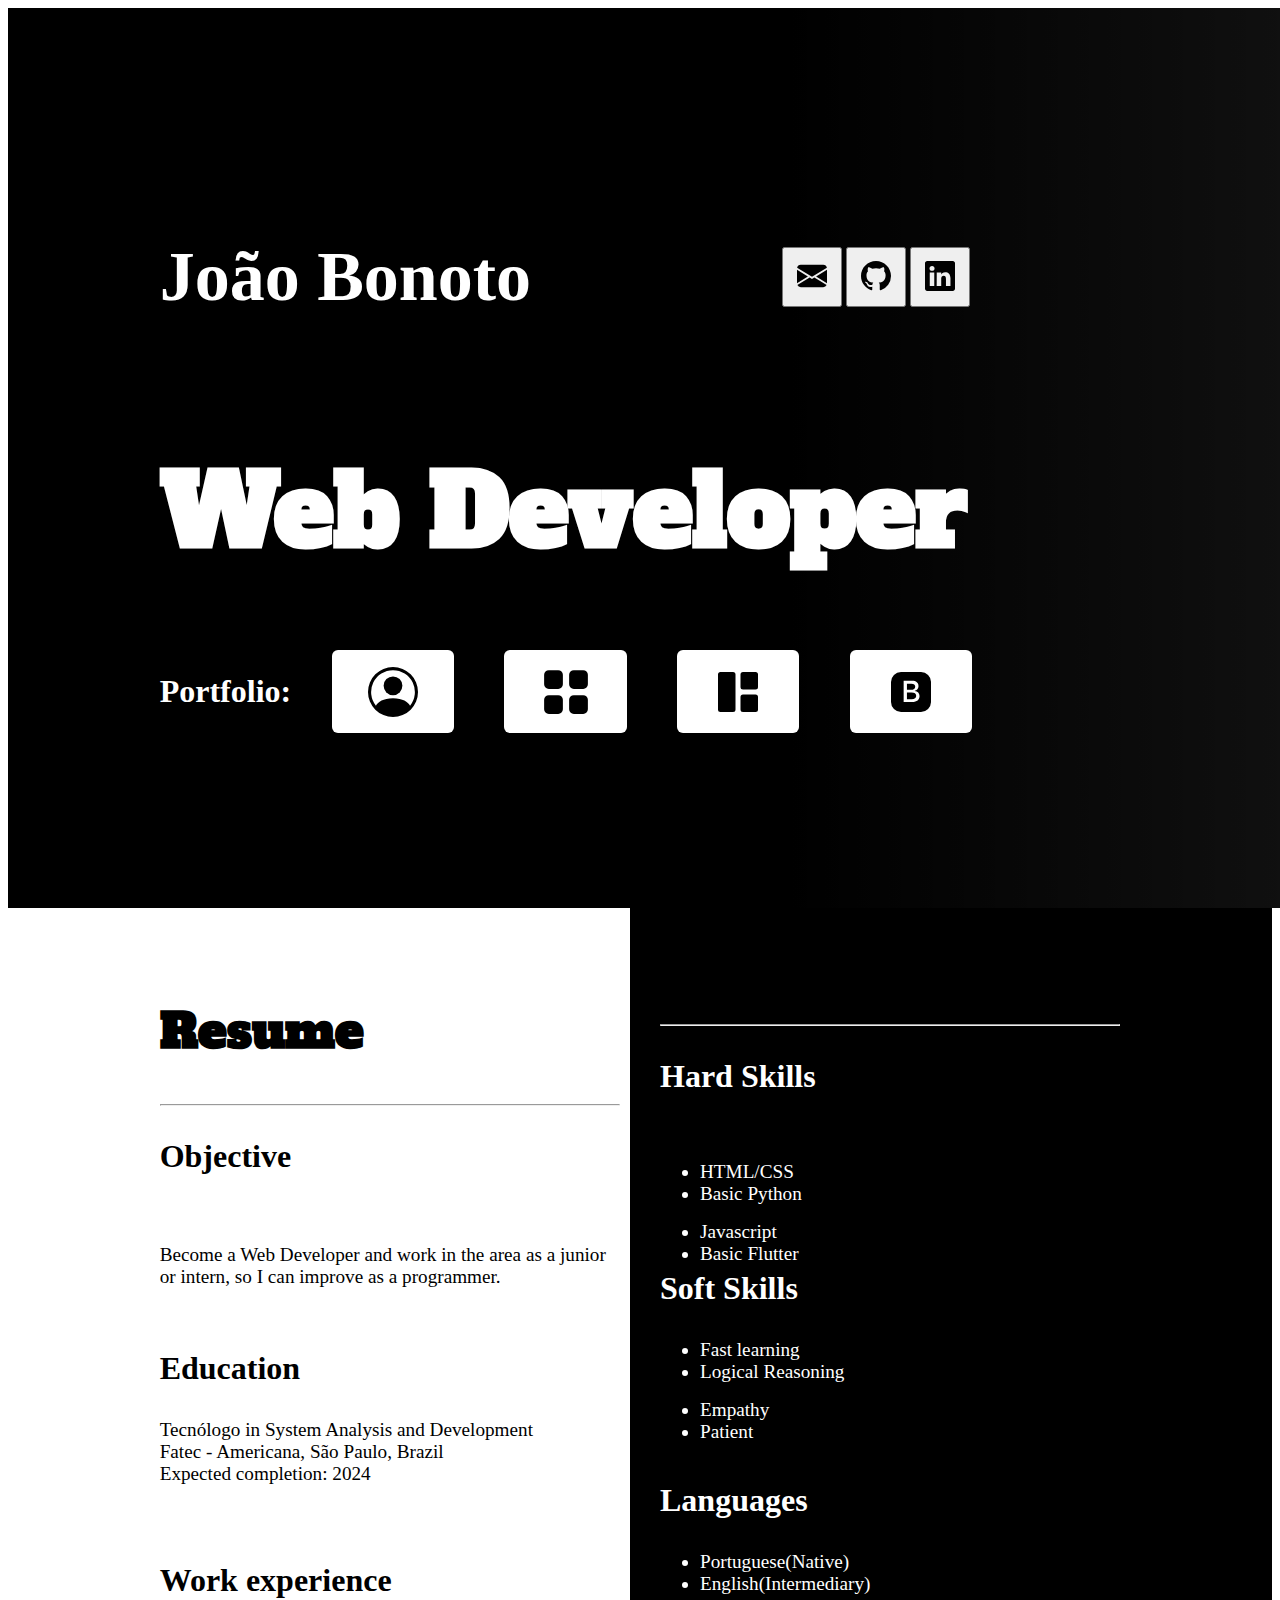
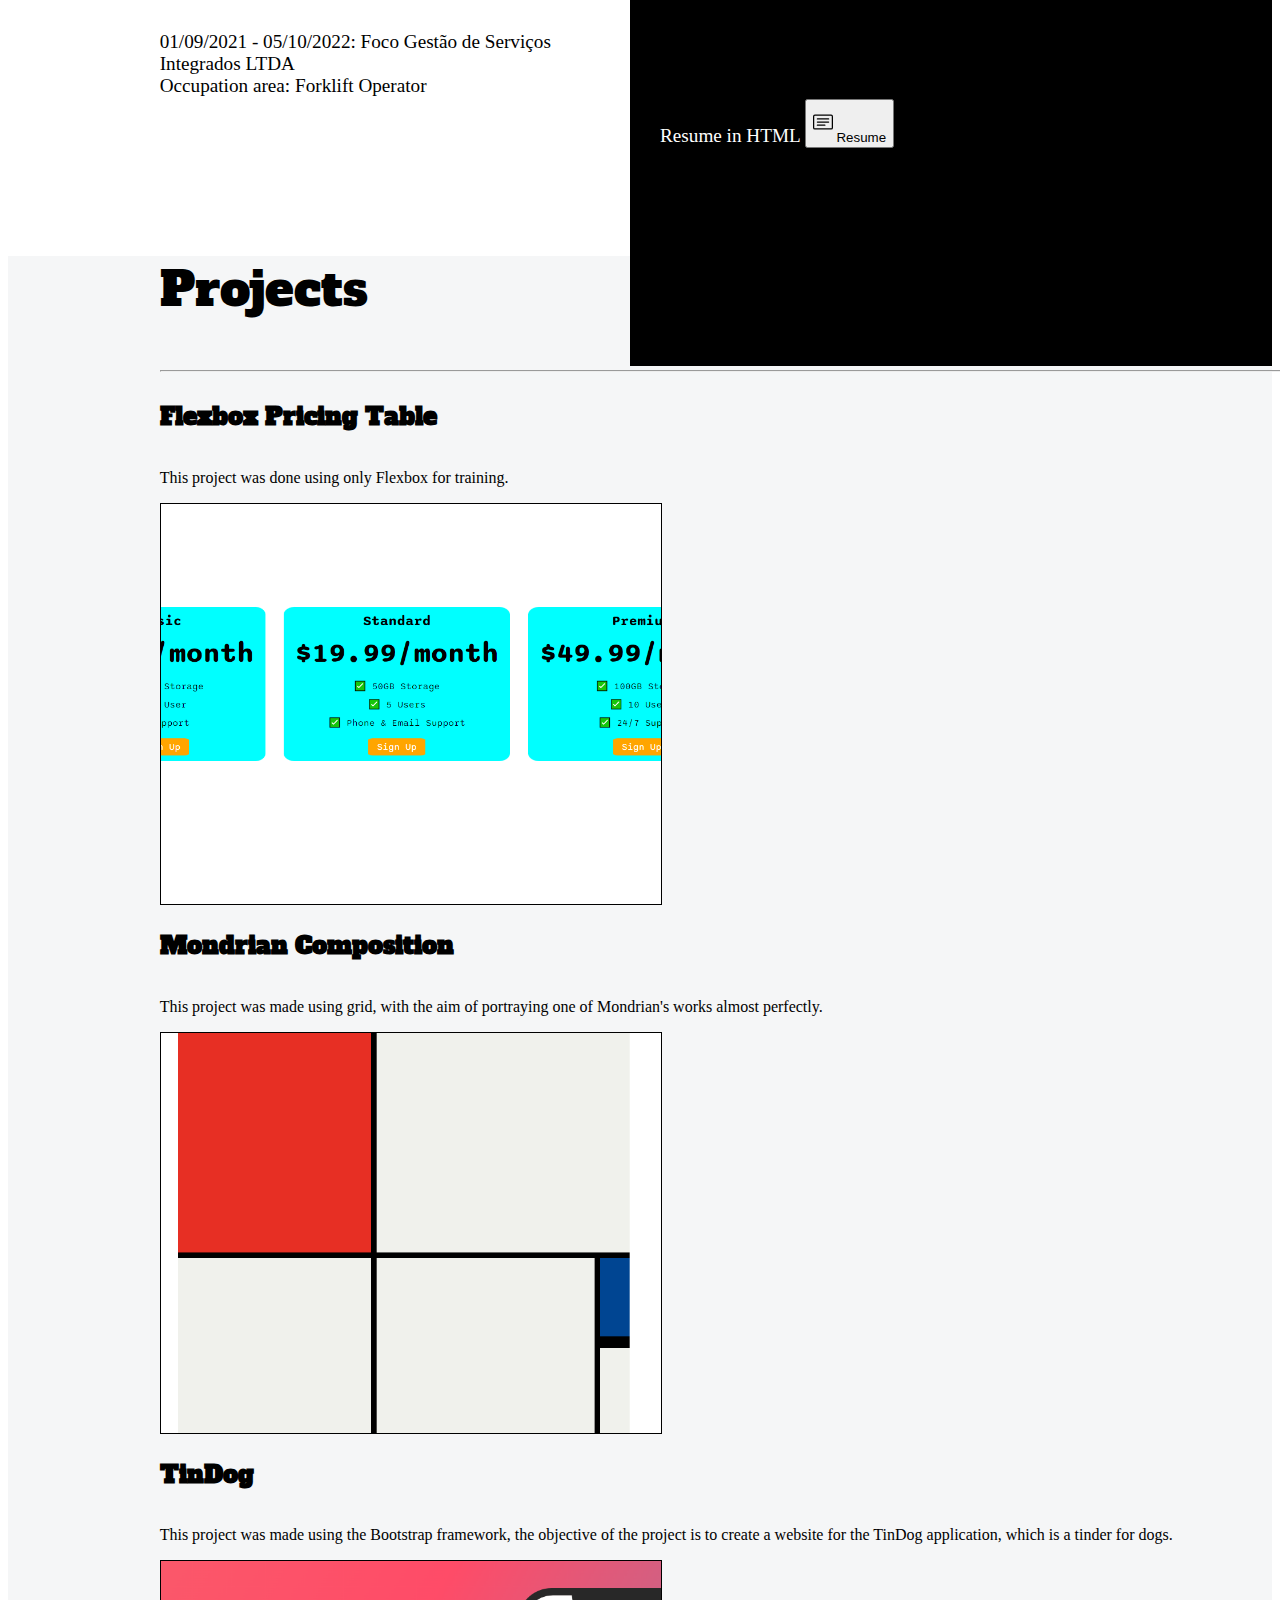
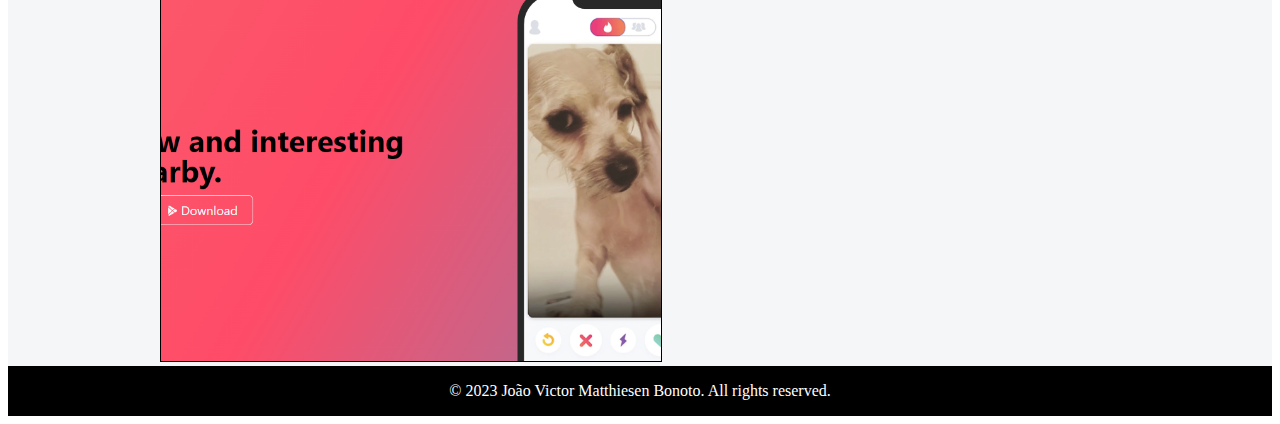
==== index.html @ d987602a "Add files via upload" ====
<!DOCTYPE html>
<html lang="en">
<head>
    <meta charset="UTF-8">
    <meta name="viewport" content="width=device-width, initial-scale=1.0">
    <title>Portfolio</title>

    <link href="https://cdn.jsdelivr.net/npm/bootstrap@5.3.2/dist/css/bootstrap.min.css" rel="stylesheet" integrity="sha384-T3c6CoIi6uLrA9TneNEoa7RxnatzjcDSCmG1MXxSR1GAsXEV/Dwwykc2MPK8M2HN" crossorigin="anonymous">
    <link rel="stylesheet" href="./style.css">
    <link rel="preconnect" href="https://fonts.googleapis.com">
    <link rel="preconnect" href="https://fonts.gstatic.com" crossorigin>
    <link href="https://fonts.googleapis.com/css2?family=Alfa+Slab+One&display=swap" rel="stylesheet">
</head>
<body>
    <section id="title" class="grad full-screen">
        <div class="container-title">
            <div class="div-title">
                <div class="me-header">
                    <h2><span>I’m </span>João Bonoto</h2>
                    <div class="socials-btn"> 
                        <a href="mailto:jvmb.bonoto@gmail.com">
                            <button type="button" class="btn btn-light">
                                <svg xmlns="http://www.w3.org/2000/svg" width="30" height="30" fill="currentColor" class="bi bi-envelope-fill" viewBox="0 0 16 16">
                                    <path d="M.05 3.555A2 2 0 0 1 2 2h12a2 2 0 0 1 1.95 1.555L8 8.414.05 3.555ZM0 4.697v7.104l5.803-3.558L0 4.697ZM6.761 8.83l-6.57 4.027A2 2 0 0 0 2 14h12a2 2 0 0 0 1.808-1.144l-6.57-4.027L8 9.586l-1.239-.757Zm3.436-.586L16 11.801V4.697l-5.803 3.546Z"/>
                                </svg>
                            </button> 
                        </a>
                        <a href="">
                            <button type="button" class="btn btn-light ms-4">
                                <svg xmlns="http://www.w3.org/2000/svg" width="30" height="30" fill="currentColor" class="bi bi-github" viewBox="0 0 16 16">
                                    <path d="M8 0C3.58 0 0 3.58 0 8c0 3.54 2.29 6.53 5.47 7.59.4.07.55-.17.55-.38 0-.19-.01-.82-.01-1.49-2.01.37-2.53-.49-2.69-.94-.09-.23-.48-.94-.82-1.13-.28-.15-.68-.52-.01-.53.63-.01 1.08.58 1.23.82.72 1.21 1.87.87 2.33.66.07-.52.28-.87.51-1.07-1.78-.2-3.64-.89-3.64-3.95 0-.87.31-1.59.82-2.15-.08-.2-.36-1.02.08-2.12 0 0 .67-.21 2.2.82.64-.18 1.32-.27 2-.27.68 0 1.36.09 2 .27 1.53-1.04 2.2-.82 2.2-.82.44 1.1.16 1.92.08 2.12.51.56.82 1.27.82 2.15 0 3.07-1.87 3.75-3.65 3.95.29.25.54.73.54 1.48 0 1.07-.01 1.93-.01 2.2 0 .21.15.46.55.38A8.012 8.012 0 0 0 16 8c0-4.42-3.58-8-8-8z"></path>
                                </svg>
                            </button>
                        </a>
                        <a href="">
                            <button type="button" class="btn btn-light ms-4">
                                <svg xmlns="http://www.w3.org/2000/svg" width="30" height="30" fill="currentColor" class="bi bi-linkedin" viewBox="0 0 16 16">
                                    <path d="M0 1.146C0 .513.526 0 1.175 0h13.65C15.474 0 16 .513 16 1.146v13.708c0 .633-.526 1.146-1.175 1.146H1.175C.526 16 0 15.487 0 14.854V1.146zm4.943 12.248V6.169H2.542v7.225h2.401zm-1.2-8.212c.837 0 1.358-.554 1.358-1.248-.015-.709-.52-1.248-1.342-1.248-.822 0-1.359.54-1.359 1.248 0 .694.521 1.248 1.327 1.248h.016zm4.908 8.212V9.359c0-.216.016-.432.08-.586.173-.431.568-.878 1.232-.878.869 0 1.216.662 1.216 1.634v3.865h2.401V9.25c0-2.22-1.184-3.252-2.764-3.252-1.274 0-1.845.7-2.165 1.193v.025h-.016a5.54 5.54 0 0 1 .016-.025V6.169h-2.4c.03.678 0 7.225 0 7.225h2.4z"></path>
                                </svg>
                            </button>
                        </a>
                          
                    </div>
                    
                </div>
                <div>
                    <h1>Web Developer</h1>
                </div>
            </div>
            <div class="header-project mt-5">
                <h2>Portfolio:</h2>
                <div class="btn-portfolio">
                    <a href="#resume">
                        <div class="box-header">
                            <svg xmlns="http://www.w3.org/2000/svg" width="50" height="50" fill="currentColor" class="bi bi-person-circle" viewBox="0 0 16 16">
                                <path d="M11 6a3 3 0 1 1-6 0 3 3 0 0 1 6 0z"/>
                                <path fill-rule="evenodd" d="M0 8a8 8 0 1 1 16 0A8 8 0 0 1 0 8zm8-7a7 7 0 0 0-5.468 11.37C3.242 11.226 4.805 10 8 10s4.757 1.225 5.468 2.37A7 7 0 0 0 8 1z"/>
                              </svg>
                            <h3>&nbsp Resume</h3>
                        </div>
                    </a>
                    <a href="#flex">
                        <div class="box-header">
                            <svg xmlns="http://www.w3.org/2000/svg" width="50" height="50" fill="currentColor" class="bi bi-grid-fill" viewBox="0 0 16 16">
                                <path d="M1 2.5A1.5 1.5 0 0 1 2.5 1h3A1.5 1.5 0 0 1 7 2.5v3A1.5 1.5 0 0 1 5.5 7h-3A1.5 1.5 0 0 1 1 5.5v-3zm8 0A1.5 1.5 0 0 1 10.5 1h3A1.5 1.5 0 0 1 15 2.5v3A1.5 1.5 0 0 1 13.5 7h-3A1.5 1.5 0 0 1 9 5.5v-3zm-8 8A1.5 1.5 0 0 1 2.5 9h3A1.5 1.5 0 0 1 7 10.5v3A1.5 1.5 0 0 1 5.5 15h-3A1.5 1.5 0 0 1 1 13.5v-3zm8 0A1.5 1.5 0 0 1 10.5 9h3a1.5 1.5 0 0 1 1.5 1.5v3a1.5 1.5 0 0 1-1.5 1.5h-3A1.5 1.5 0 0 1 9 13.5v-3z"/>
                              </svg>
                            <h3>&nbsp Flex</h3>
                        </div>
                    </a>
                    <a href="#grid"> 
                        <div class="box-header">
                            <svg xmlns="http://www.w3.org/2000/svg" width="40" height="40" fill="currentColor" class="bi bi-grid-1x2-fill" viewBox="0 0 16 16">
                                <path d="M0 1a1 1 0 0 1 1-1h5a1 1 0 0 1 1 1v14a1 1 0 0 1-1 1H1a1 1 0 0 1-1-1V1zm9 0a1 1 0 0 1 1-1h5a1 1 0 0 1 1 1v5a1 1 0 0 1-1 1h-5a1 1 0 0 1-1-1V1zm0 9a1 1 0 0 1 1-1h5a1 1 0 0 1 1 1v5a1 1 0 0 1-1 1h-5a1 1 0 0 1-1-1v-5z"/>
                            </svg>
                            <h3>&nbsp Grid</h3>
                        </div>
                    </a>
                    <a href="#bootstrap">
                        <div class="box-header">
                            <svg xmlns="http://www.w3.org/2000/svg" width="40" height="40" fill="currentColor" class="bi bi-bootstrap-fill" viewBox="0 0 16 16">
                                <path d="M6.375 7.125V4.658h1.78c.973 0 1.542.457 1.542 1.237 0 .802-.604 1.23-1.764 1.23H6.375zm0 3.762h1.898c1.184 0 1.81-.48 1.81-1.377 0-.885-.65-1.348-1.886-1.348H6.375v2.725z"/>
                                <path d="M4.002 0a4 4 0 0 0-4 4v8a4 4 0 0 0 4 4h8a4 4 0 0 0 4-4V4a4 4 0 0 0-4-4h-8zm1.06 12V3.545h3.399c1.587 0 2.543.809 2.543 2.11 0 .884-.65 1.675-1.483 1.816v.1c1.143.117 1.904.931 1.904 2.033 0 1.488-1.084 2.396-2.888 2.396H5.062z"/>
                              </svg>
                            <h3>&nbsp Bootstrap</h3>
                        </div>
                    </a>

                </div>
                

            </div>
        </div>
    </section>
    <section id="resume" class="full-screen">
        <div class="resume-left full-screen">
            <h2 class="titles">Resume</h2>
            <hr>          
            <div class="row row-resume">
                <h3>Objective</h3>
                <br>
                <p>Become a Web Developer and work in the area as a junior or intern, so I can improve as a programmer.</p>
                <br>
            </div>
            
            <div class="row row-resume">
                <h3>Education</h3>
                <p>Tecnólogo in System Analysis and Development <br>
                    Fatec - Americana, São Paulo, Brazil <br>
                    Expected completion: 2024</p>
            </div>

            <div class="row row-resume">
                <h3>Work experience</h3>
                <p>01/09/2021 - 05/10/2022: Foco Gestão de Serviços Integrados LTDA <br>
                    Occupation area: Forklift Operator <br>
            </div>
            
            
        </div>
        <div class="resume-right full-screen">
            <hr class="hr-in-mobile">
            <div class="row row-resume">
                <h3>Hard Skills</h3>
                <br>
                <div class="col">
                    <ul>
                        <li>HTML/CSS</li>
                        <li>Basic Python</li>
                    </ul>
                </div>
                <div class="col">
                    <ul>
                        <li>Javascript</li>
                        <li>Basic Flutter</li>
                    </ul>
                </div>
            </div>

            <div class="row row-resume">
                <h3>Soft Skills</h3>
                <div class="col">
                    <ul>
                        <li>Fast learning</li>
                        <li>Logical Reasoning</li>
                    </ul>
                </div>
                <div class="col">
                    <ul>
                        <li>Empathy</li>
                        <li>Patient</li>
                    </ul>
                </div>
            </div>
            <div class="row row-resume language">
                <h3>Languages</h3>
                <div class="col">
                    <ul>
                        <li>Portuguese(Native)</li>
                        <li>English(Intermediary)</li>
                    </ul>
                </div>
            </div>
            <br>
            <p>Resume in HTML 
                <a href="https://mbonoto.github.io/Resume/" target="_blank">
                    <button type="button" class="btn btn-outline-light btn-computer">
                        <svg xmlns="http://www.w3.org/2000/svg" width="20" height="40" fill="currentColor" class="bi bi-card-text" viewBox="0 0 16 16">
                            <path d="M14.5 3a.5.5 0 0 1 .5.5v9a.5.5 0 0 1-.5.5h-13a.5.5 0 0 1-.5-.5v-9a.5.5 0 0 1 .5-.5h13zm-13-1A1.5 1.5 0 0 0 0 3.5v9A1.5 1.5 0 0 0 1.5 14h13a1.5 1.5 0 0 0 1.5-1.5v-9A1.5 1.5 0 0 0 14.5 2h-13z"/>
                            <path d="M3 5.5a.5.5 0 0 1 .5-.5h9a.5.5 0 0 1 0 1h-9a.5.5 0 0 1-.5-.5zM3 8a.5.5 0 0 1 .5-.5h9a.5.5 0 0 1 0 1h-9A.5.5 0 0 1 3 8zm0 2.5a.5.5 0 0 1 .5-.5h6a.5.5 0 0 1 0 1h-6a.5.5 0 0 1-.5-.5z"/>
                        </svg> Resume
                    </button>
                </a>
                <a href="https://mbonoto.github.io/Resume/" target="_blank">
                    <button type="button" class="btn btn-dark btn-mobile">
                        <svg xmlns="http://www.w3.org/2000/svg" width="20" height="40" fill="currentColor" class="bi bi-card-text" viewBox="0 0 16 16">
                            <path d="M14.5 3a.5.5 0 0 1 .5.5v9a.5.5 0 0 1-.5.5h-13a.5.5 0 0 1-.5-.5v-9a.5.5 0 0 1 .5-.5h13zm-13-1A1.5 1.5 0 0 0 0 3.5v9A1.5 1.5 0 0 0 1.5 14h13a1.5 1.5 0 0 0 1.5-1.5v-9A1.5 1.5 0 0 0 14.5 2h-13z"/>
                            <path d="M3 5.5a.5.5 0 0 1 .5-.5h9a.5.5 0 0 1 0 1h-9a.5.5 0 0 1-.5-.5zM3 8a.5.5 0 0 1 .5-.5h9a.5.5 0 0 1 0 1h-9A.5.5 0 0 1 3 8zm0 2.5a.5.5 0 0 1 .5-.5h6a.5.5 0 0 1 0 1h-6a.5.5 0 0 1-.5-.5z"/>
                        </svg> Resume
                    </button>
                </a>
            </p>
            
        </div>
    </section>

    <section id="projects" class="py-5">
        <div class="row featurette">
            <p class="titles">Projects</p>
            <hr class="featurette-divider">
        </div>
        <div id="flex" class="row featurette">
            <div class="col-md-7 text-project">
                <a href="./public/pricing_table.html" target="_blank"><h2 class="featurette-heading fw-normal lh-1">Flexbox Pricing Table</h2></a>
              <p class="lead">This project was done using only Flexbox for training.</p>
            </div>
            <div class="col-md-5">
                <a a href="./public/pricing_table.html" target="_blank"><img class="img-project img-fluid" src="./assets/images/preview-price-table.png" alt="preview of project Flexbox Pricing Table"></a> 
          </div>
          <div id="grid" class="row mt-5">
            <div class="col-md-7 order-md-2 text-project">
                <a href="./public/mondrian.html" target="_blank"><h2 class="featurette-heading fw-normal lh-1">Mondrian Composition</h2></a>
                <p class="lead">This project was made using grid, with the aim of portraying one of Mondrian's works almost perfectly.</p>
            </div>
            <div class="col-md-5 order-md-1">
                <a href="./public/mondrian.html" target="_blank"><img class="img-project img-fluid" src="./assets/images/preview-mondrian.png" alt="preview of project Mondrian Composition"></a>
            </div>
          </div>
          <div id="bootstrap" class="row mt-5">
            <div class="col-md-7 text-project">
              <a href="https://mbonoto.github.io/TinDogProject/" target="_blank"><h2 class="featurette-heading fw-normal lh-1">TinDog</h2></a>
              <p class="lead">This project was made using the Bootstrap framework, the objective of the project is to create a website for the TinDog application, which is a tinder for dogs.</p>
            </div>
            <div class="col-md-5">
                <a href="https://mbonoto.github.io/TinDogProject/" target="_blank"><img class="img-project img-fluid" src="./assets/images/preview-tindog.png" alt="preview of project TinDog"></a>
          </div>

    </section>

    <section id="footer">
        <footer>
            © 2023 João Victor Matthiesen Bonoto. All rights reserved.
        </footer>



    </section>

    <script src="https://cdn.jsdelivr.net/npm/bootstrap@5.3.2/dist/js/bootstrap.bundle.min.js" integrity="sha384-C6RzsynM9kWDrMNeT87bh95OGNyZPhcTNXj1NW7RuBCsyN/o0jlpcV8Qyq46cDfL" crossorigin="anonymous"></script>

</body>
</html>
---- style.css ----
.grad {
    background-image: linear-gradient(to left, rgba(0, 0, 0, 0.9), black, black);
  }

.full-screen {
    height: 100vh;
    width: 100%;
}

#title {
    padding-left: 12%;
    padding-right: 12%;
    display: flex;
    align-items: center;
}

.container-title {
    width: 1166px;
}

.header-project {
    display: flex;
    width: 100%;
    justify-content: space-between;
    align-items: center;
    color: white;
}

.btn-portfolio {
    display: flex;
    width: 100%;
    justify-content: space-between;
    align-items: center;
    padding-left: 5%;
}

.me-header {
    display: flex;
    align-items: center;
    justify-content: space-between;
}

.me-header .btn {
    height: 60px;
    width: 60px;
}

.btn-mobile {
    display: none;
}

.div-title h2 {
    font-size: 80px;
    color: white;
}

h1 {
    font-family: 'Alfa Slab One', cursive;
    font-size: 144px;
    color: white;
}

.box-header {
    display: flex;
    align-items: center;
    justify-content: center;
    font-size: 30px;
    padding: 1%;
    height: 80px;
    width: 180px;
    border-radius: 0.375rem;
    background-color: white;
}


.header-project h2 {
    font-size: 2rem;
}

.header-project h3 {
    font-size: 1.5rem;
    color: black;
    font-weight: bold;
}

a {
    text-decoration: none;
    color: black;
}

#resume {
    display: flex;
}

.resume-left {
    padding: 50px 10px 50px 12%;
}

.titles {
    font-family: 'Alfa Slab One', cursive;
    font-size: 3rem;
}

.row-resume {
    height: 180px;
}

#resume h3 {
    font-size: 2rem;
}

#resume h4 {
    font-size: 1.5rem;
}

#resume p {
    font-size: 1.5rem;
}

#resume li {
    font-size: 1.5rem;
}

.resume-right {
    padding: 108px 12% 50px 30px;
    background-color: black;
    color: white;
}

#projects {
    background-color: #F5F6F7;

}


.featurette {
    width: 100%;
    padding: 0px 12%;
}

.featurette .text-project {
    display: flex;
    flex-direction: column;
    justify-content: center;

}


.img-project {
    width: 500px;
    height: 400px;
    object-fit: cover;
    border: black solid 1px;
}

.featurette h2 {
    font-family: 'Alfa Slab One', cursive;
}

#footer {
    display: flex;
    justify-content: center;
    align-items: center;
    background-color: black;
    height: 50px;
    width: 100%;
}

footer {
    color: white;
}

@media (max-width: 1550px) {

        
    .container-title {
        width: 975px;
    }
    
    h1 {
        font-size: 120px;
    }

    .div-title h2 {
        font-size: 70px;
        color: white;
    }
    
}

@media (max-width: 1280px) {
    
    .container-title {
        width: 810px;
    }

    span {
        display: none;
    }
    
    h1 {
        font-size: 100px;
    }

    #title .mt-5 {
        margin-top: 0;
    }

    .box-header {
        width: 120px;
    }
 
    .header-project h3 {
        display: none;
    }

    
    

    #resume p {
        font-size: 1.2rem;
    }

    #resume li {
        font-size: 1.2rem;
    }
    
    
}


@media (max-width: 1080px) {

    .container-title {
        width: 100%;
    }

    #title h2 {
        font-size: 50px;
        color: white;
    }
    
    h1 {
        font-size: 100px;
    }

    .box-header {
        margin-top: 20px;
        width: 100px;
    }

    .header-project {
        align-items: normal;
        flex-direction: column;
        height: 100%;
    }

    .btn-portfolio {
        padding: 0;
        align-items: end;
    }

    .row-resume {
        height: 200px;
    }


    .language {
        height: 150px;
    }

    .img-project {
        object-fit: fill;
    }

}

@media  (max-width: 850px) {

    #resume {
        display: block;
        height: auto;
        padding-top: 10%;
    }

    .resume-left {
        padding: 0 12%;
        height: auto;
    }
        
    .resume-right {
        padding: 0 12% 5% 12%;
        background-color: white;
        color: black;
        height: auto;
    }

    .hr-in-mobile{
        display: none;
    }

    #resume p {
        font-size: 1.5rem;
    }

    #resume li {
        font-size: 1.5rem;
    }

    .btn-computer {
        display: none;
    }

    .btn-mobile {
        display: inline;
    }
}
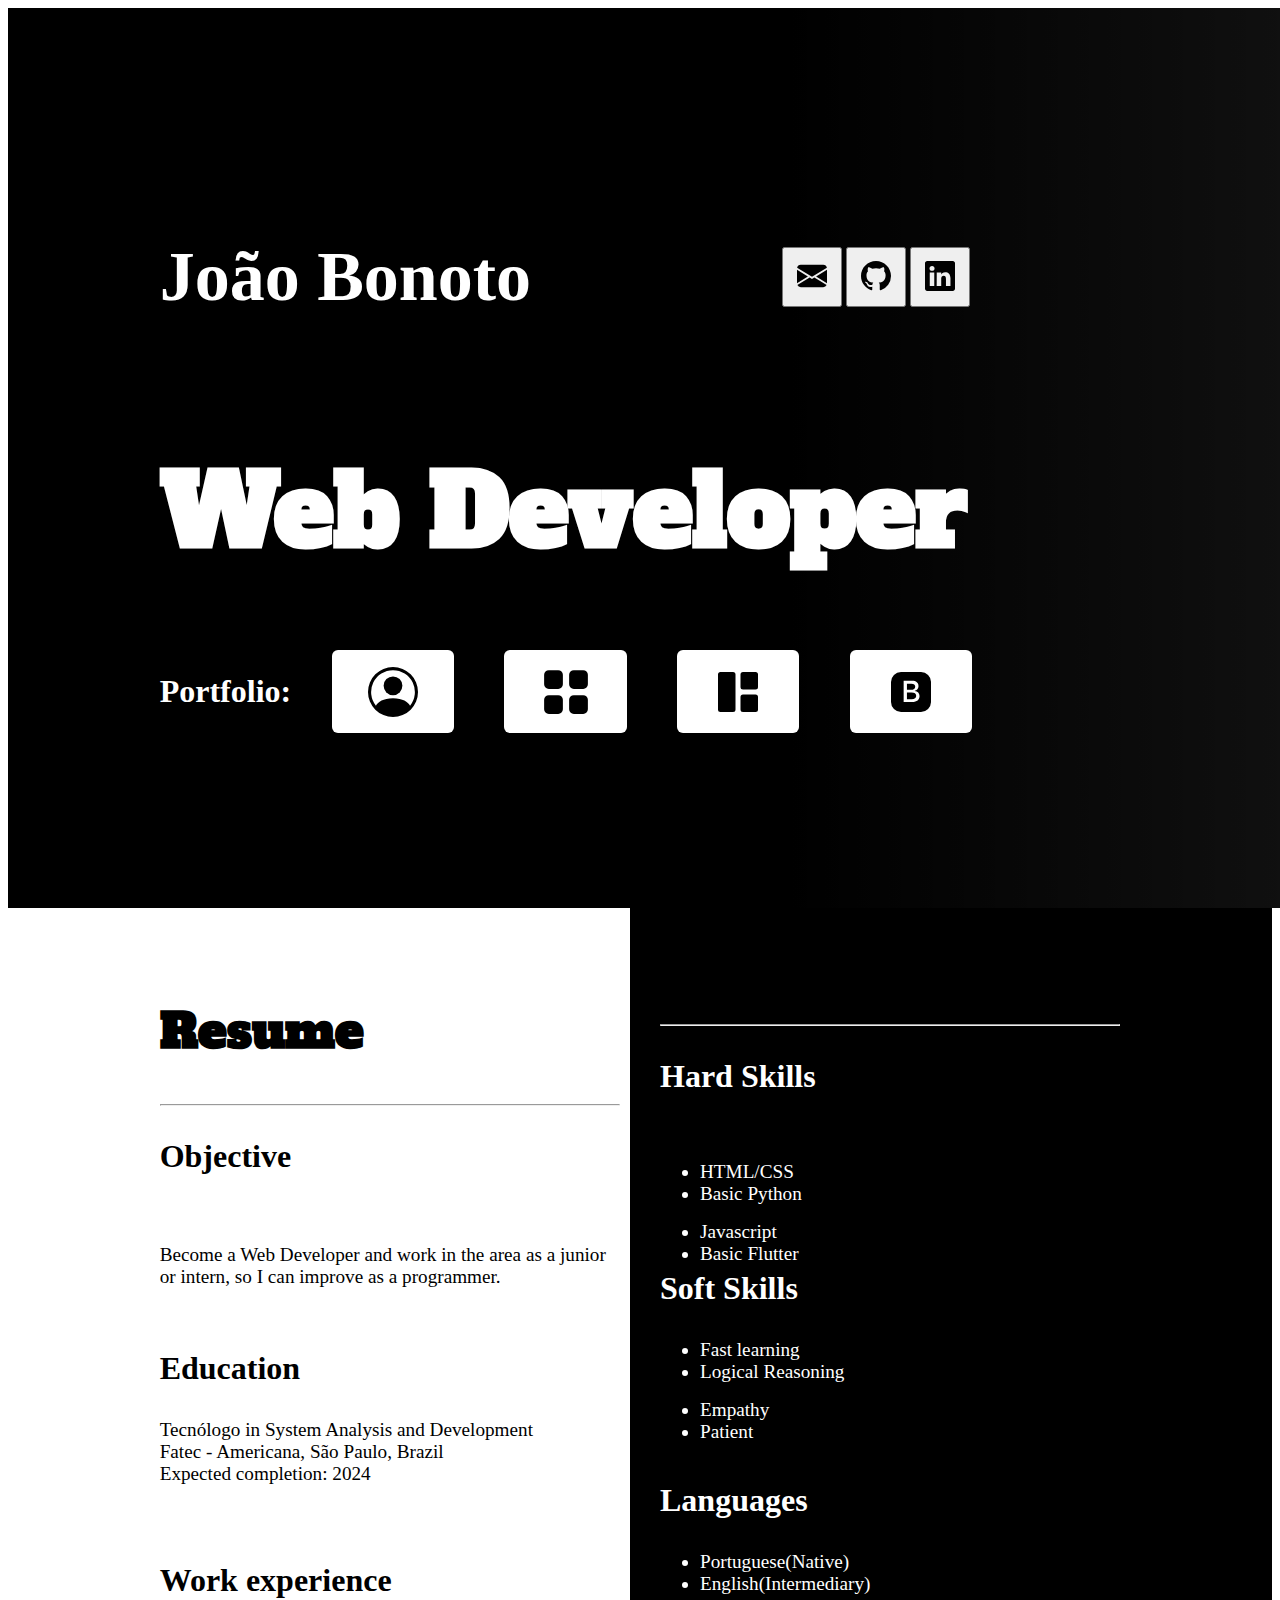
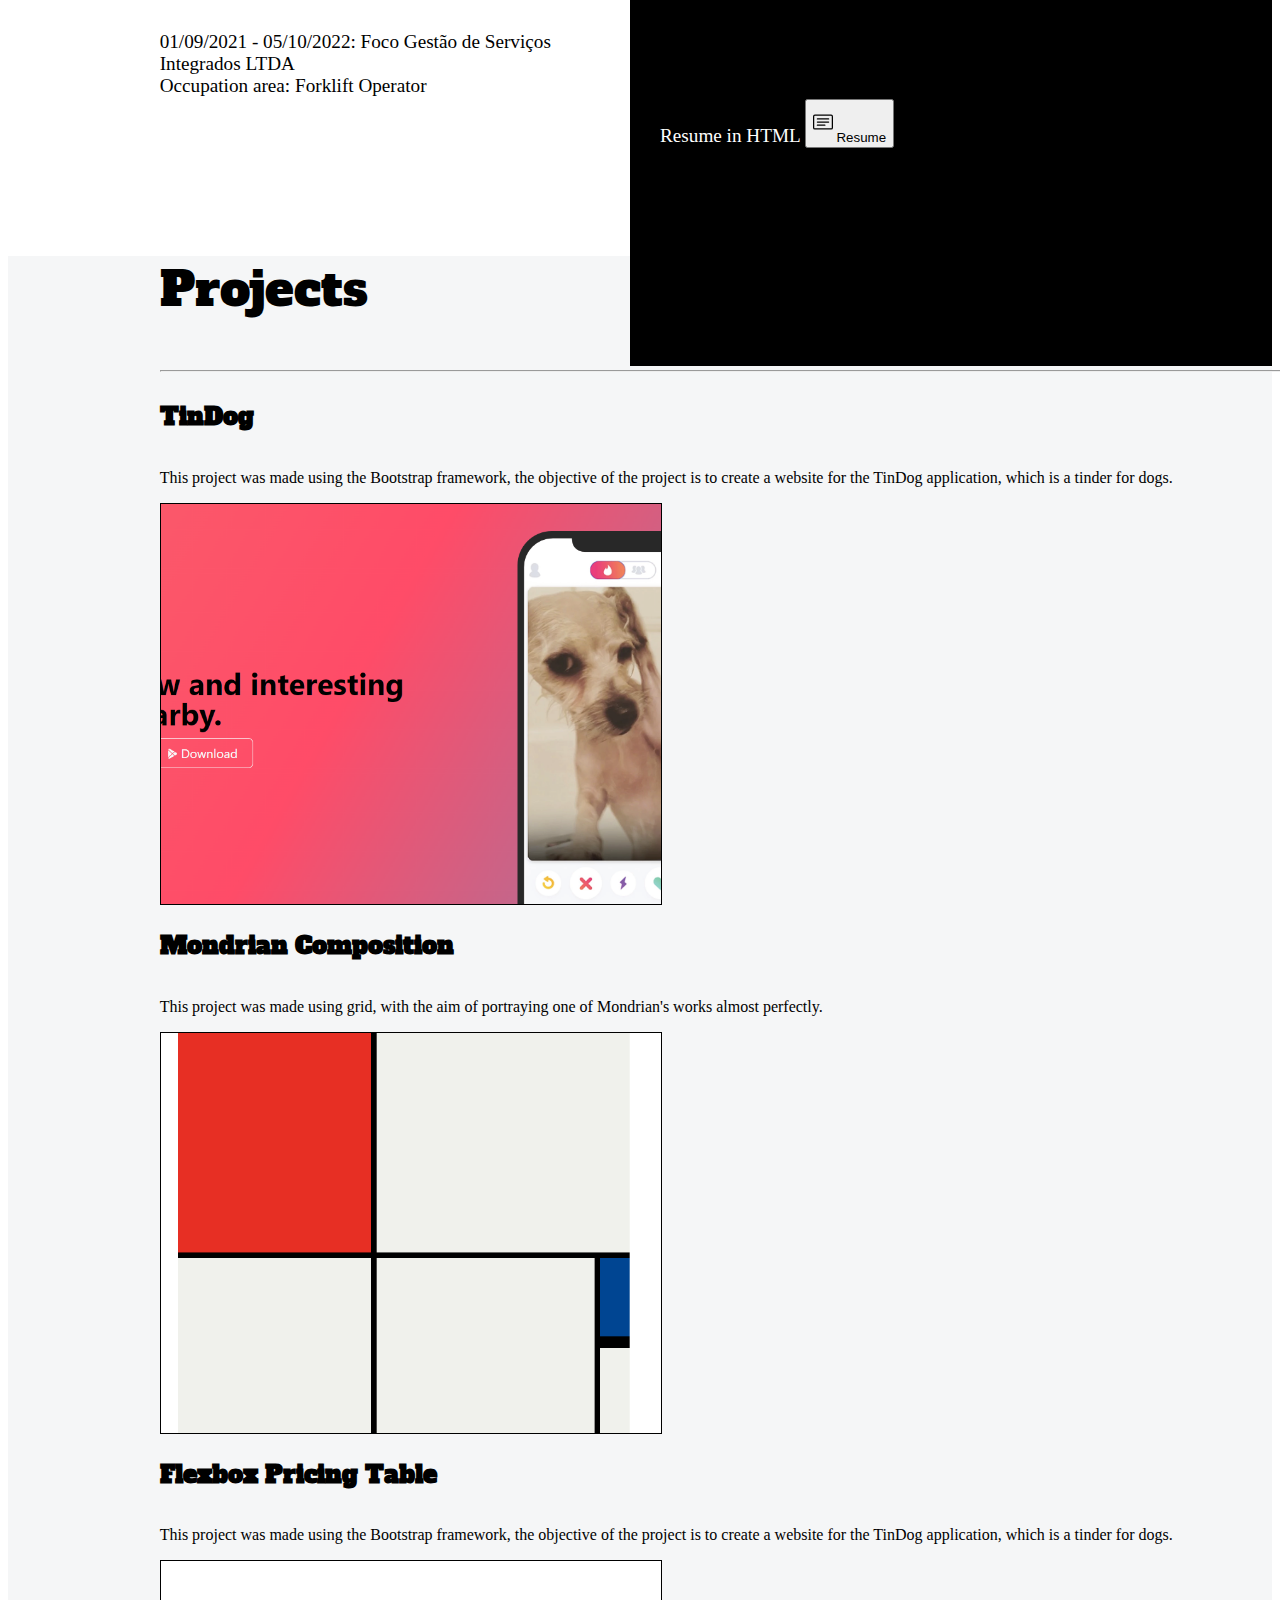
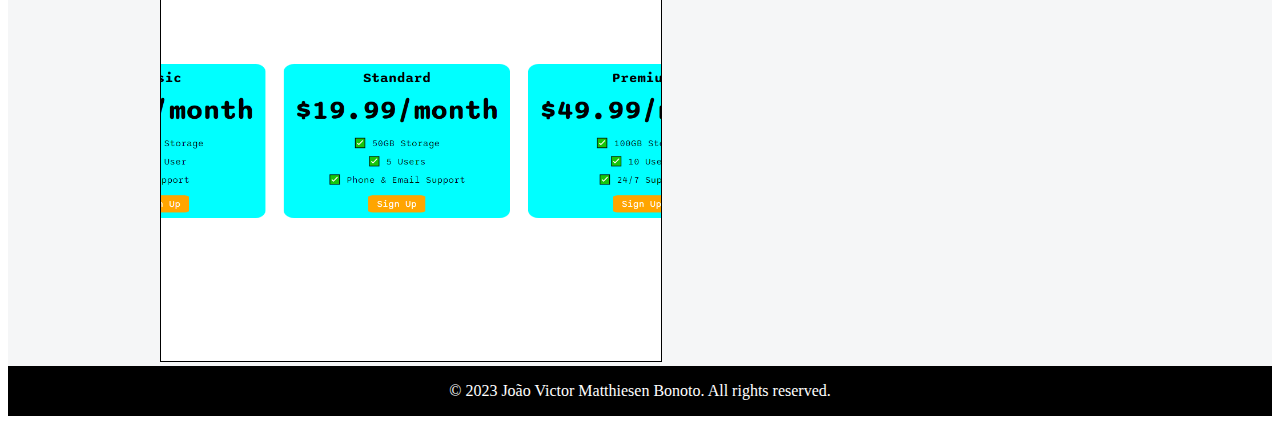
==== commit 716ab6b0: "Add files via upload" ====
--- a/index.html
+++ b/index.html
@@ -20,21 +20,21 @@
                     <div class="socials-btn"> 
                         <a href="mailto:jvmb.bonoto@gmail.com">
                             <button type="button" class="btn btn-light">
-                                <svg xmlns="http://www.w3.org/2000/svg" width="30" height="30" fill="currentColor" class="bi bi-envelope-fill" viewBox="0 0 16 16">
+                                <svg xmlns="http://www.w3.org/2000/svg" width="30" height="30" fill="currentColor" class="bi bi-envelope-fill icon-socials" viewBox="0 0 16 16">
                                     <path d="M.05 3.555A2 2 0 0 1 2 2h12a2 2 0 0 1 1.95 1.555L8 8.414.05 3.555ZM0 4.697v7.104l5.803-3.558L0 4.697ZM6.761 8.83l-6.57 4.027A2 2 0 0 0 2 14h12a2 2 0 0 0 1.808-1.144l-6.57-4.027L8 9.586l-1.239-.757Zm3.436-.586L16 11.801V4.697l-5.803 3.546Z"/>
                                 </svg>
                             </button> 
                         </a>
-                        <a href="">
+                        <a href="https://github.com/MBonoto" target="_blank">
                             <button type="button" class="btn btn-light ms-4">
-                                <svg xmlns="http://www.w3.org/2000/svg" width="30" height="30" fill="currentColor" class="bi bi-github" viewBox="0 0 16 16">
+                                <svg xmlns="http://www.w3.org/2000/svg" width="30" height="30" fill="currentColor" class="bi bi-github icon-socials" viewBox="0 0 16 16">
                                     <path d="M8 0C3.58 0 0 3.58 0 8c0 3.54 2.29 6.53 5.47 7.59.4.07.55-.17.55-.38 0-.19-.01-.82-.01-1.49-2.01.37-2.53-.49-2.69-.94-.09-.23-.48-.94-.82-1.13-.28-.15-.68-.52-.01-.53.63-.01 1.08.58 1.23.82.72 1.21 1.87.87 2.33.66.07-.52.28-.87.51-1.07-1.78-.2-3.64-.89-3.64-3.95 0-.87.31-1.59.82-2.15-.08-.2-.36-1.02.08-2.12 0 0 .67-.21 2.2.82.64-.18 1.32-.27 2-.27.68 0 1.36.09 2 .27 1.53-1.04 2.2-.82 2.2-.82.44 1.1.16 1.92.08 2.12.51.56.82 1.27.82 2.15 0 3.07-1.87 3.75-3.65 3.95.29.25.54.73.54 1.48 0 1.07-.01 1.93-.01 2.2 0 .21.15.46.55.38A8.012 8.012 0 0 0 16 8c0-4.42-3.58-8-8-8z"></path>
                                 </svg>
                             </button>
                         </a>
-                        <a href="">
+                        <a href="https://www.linkedin.com/in/jo%C3%A3o-victor-matthiesen-bonoto-275a28188/" target="_blank">
                             <button type="button" class="btn btn-light ms-4">
-                                <svg xmlns="http://www.w3.org/2000/svg" width="30" height="30" fill="currentColor" class="bi bi-linkedin" viewBox="0 0 16 16">
+                                <svg xmlns="http://www.w3.org/2000/svg" width="30" height="30" fill="currentColor" class="bi bi-linkedin icon-socials" viewBox="0 0 16 16">
                                     <path d="M0 1.146C0 .513.526 0 1.175 0h13.65C15.474 0 16 .513 16 1.146v13.708c0 .633-.526 1.146-1.175 1.146H1.175C.526 16 0 15.487 0 14.854V1.146zm4.943 12.248V6.169H2.542v7.225h2.401zm-1.2-8.212c.837 0 1.358-.554 1.358-1.248-.015-.709-.52-1.248-1.342-1.248-.822 0-1.359.54-1.359 1.248 0 .694.521 1.248 1.327 1.248h.016zm4.908 8.212V9.359c0-.216.016-.432.08-.586.173-.431.568-.878 1.232-.878.869 0 1.216.662 1.216 1.634v3.865h2.401V9.25c0-2.22-1.184-3.252-2.764-3.252-1.274 0-1.845.7-2.165 1.193v.025h-.016a5.54 5.54 0 0 1 .016-.025V6.169h-2.4c.03.678 0 7.225 0 7.225h2.4z"></path>
                                 </svg>
                             </button>
@@ -50,32 +50,32 @@
             <div class="header-project mt-5">
                 <h2>Portfolio:</h2>
                 <div class="btn-portfolio">
-                    <a href="#resume">
-                        <div class="box-header">
-                            <svg xmlns="http://www.w3.org/2000/svg" width="50" height="50" fill="currentColor" class="bi bi-person-circle" viewBox="0 0 16 16">
+                    <a href="#resume" class="container-icon-title">
+                        <div class="box-header">
+                            <svg xmlns="http://www.w3.org/2000/svg" width="50" height="50" fill="currentColor" class="bi bi-person-circle icon-portifolio" viewBox="0 0 16 16">
                                 <path d="M11 6a3 3 0 1 1-6 0 3 3 0 0 1 6 0z"/>
                                 <path fill-rule="evenodd" d="M0 8a8 8 0 1 1 16 0A8 8 0 0 1 0 8zm8-7a7 7 0 0 0-5.468 11.37C3.242 11.226 4.805 10 8 10s4.757 1.225 5.468 2.37A7 7 0 0 0 8 1z"/>
                               </svg>
                             <h3>&nbsp Resume</h3>
                         </div>
                     </a>
-                    <a href="#flex">
-                        <div class="box-header">
-                            <svg xmlns="http://www.w3.org/2000/svg" width="50" height="50" fill="currentColor" class="bi bi-grid-fill" viewBox="0 0 16 16">
+                    <a href="#flex" class="container-icon-title">
+                        <div class="box-header">
+                            <svg xmlns="http://www.w3.org/2000/svg" width="50" height="50" fill="currentColor" class="bi bi-grid-fill icon-portifolio" viewBox="0 0 16 16">
                                 <path d="M1 2.5A1.5 1.5 0 0 1 2.5 1h3A1.5 1.5 0 0 1 7 2.5v3A1.5 1.5 0 0 1 5.5 7h-3A1.5 1.5 0 0 1 1 5.5v-3zm8 0A1.5 1.5 0 0 1 10.5 1h3A1.5 1.5 0 0 1 15 2.5v3A1.5 1.5 0 0 1 13.5 7h-3A1.5 1.5 0 0 1 9 5.5v-3zm-8 8A1.5 1.5 0 0 1 2.5 9h3A1.5 1.5 0 0 1 7 10.5v3A1.5 1.5 0 0 1 5.5 15h-3A1.5 1.5 0 0 1 1 13.5v-3zm8 0A1.5 1.5 0 0 1 10.5 9h3a1.5 1.5 0 0 1 1.5 1.5v3a1.5 1.5 0 0 1-1.5 1.5h-3A1.5 1.5 0 0 1 9 13.5v-3z"/>
                               </svg>
                             <h3>&nbsp Flex</h3>
                         </div>
                     </a>
-                    <a href="#grid"> 
-                        <div class="box-header">
-                            <svg xmlns="http://www.w3.org/2000/svg" width="40" height="40" fill="currentColor" class="bi bi-grid-1x2-fill" viewBox="0 0 16 16">
+                    <a href="#grid" class="container-icon-title"> 
+                        <div class="box-header">
+                            <svg xmlns="http://www.w3.org/2000/svg" width="40" height="40" fill="currentColor" class="bi bi-grid-1x2-fill icon-portifolio" viewBox="0 0 16 16">
                                 <path d="M0 1a1 1 0 0 1 1-1h5a1 1 0 0 1 1 1v14a1 1 0 0 1-1 1H1a1 1 0 0 1-1-1V1zm9 0a1 1 0 0 1 1-1h5a1 1 0 0 1 1 1v5a1 1 0 0 1-1 1h-5a1 1 0 0 1-1-1V1zm0 9a1 1 0 0 1 1-1h5a1 1 0 0 1 1 1v5a1 1 0 0 1-1 1h-5a1 1 0 0 1-1-1v-5z"/>
                             </svg>
                             <h3>&nbsp Grid</h3>
                         </div>
                     </a>
-                    <a href="#bootstrap">
+                    <a href="#bootstrap" class="container-icon-title">
                         <div class="box-header">
                             <svg xmlns="http://www.w3.org/2000/svg" width="40" height="40" fill="currentColor" class="bi bi-bootstrap-fill" viewBox="0 0 16 16">
                                 <path d="M6.375 7.125V4.658h1.78c.973 0 1.542.457 1.542 1.237 0 .802-.604 1.23-1.764 1.23H6.375zm0 3.762h1.898c1.184 0 1.81-.48 1.81-1.377 0-.885-.65-1.348-1.886-1.348H6.375v2.725z"/>
@@ -190,11 +190,11 @@
         </div>
         <div id="flex" class="row featurette">
             <div class="col-md-7 text-project">
-                <a href="./public/pricing_table.html" target="_blank"><h2 class="featurette-heading fw-normal lh-1">Flexbox Pricing Table</h2></a>
-              <p class="lead">This project was done using only Flexbox for training.</p>
+                <a href="https://mbonoto.github.io/TinDogProject/" target="_blank"><h2 class="featurette-heading fw-normal lh-1">TinDog</h2></a>
+              <p class="lead">This project was made using the Bootstrap framework, the objective of the project is to create a website for the TinDog application, which is a tinder for dogs.</p>
             </div>
             <div class="col-md-5">
-                <a a href="./public/pricing_table.html" target="_blank"><img class="img-project img-fluid" src="./assets/images/preview-price-table.png" alt="preview of project Flexbox Pricing Table"></a> 
+                <a a href="https://mbonoto.github.io/TinDogProject/" target="_blank"><img class="img-project img-fluid" src="./assets/images/preview-tindog.png" alt="preview of project TinDog"></a> 
           </div>
           <div id="grid" class="row mt-5">
             <div class="col-md-7 order-md-2 text-project">
@@ -207,11 +207,11 @@
           </div>
           <div id="bootstrap" class="row mt-5">
             <div class="col-md-7 text-project">
-              <a href="https://mbonoto.github.io/TinDogProject/" target="_blank"><h2 class="featurette-heading fw-normal lh-1">TinDog</h2></a>
+              <a href="./public/pricing_table.html" target="_blank"><h2 class="featurette-heading fw-normal lh-1">Flexbox Pricing Table</h2></a>
               <p class="lead">This project was made using the Bootstrap framework, the objective of the project is to create a website for the TinDog application, which is a tinder for dogs.</p>
             </div>
             <div class="col-md-5">
-                <a href="https://mbonoto.github.io/TinDogProject/" target="_blank"><img class="img-project img-fluid" src="./assets/images/preview-tindog.png" alt="preview of project TinDog"></a>
+                <a href="./public/pricing_table.html" target="_blank"><img class="img-project img-fluid" src="./assets/images/preview-price-table.png" alt="preview of project Flexbox Pricing Table"></a>
           </div>
 
     </section>
--- a/style.css
+++ b/style.css
@@ -269,6 +269,11 @@
         height: 150px;
     }
 
+    .featurette {
+        width: 100%;
+        padding: 0px 12%;
+    }
+
     .img-project {
         object-fit: fill;
     }
@@ -284,12 +289,12 @@
     }
 
     .resume-left {
-        padding: 0 12%;
+        padding: 0 6%;
         height: auto;
     }
         
     .resume-right {
-        padding: 0 12% 5% 12%;
+        padding: 0 6% 5% 6%;
         background-color: white;
         color: black;
         height: auto;
@@ -314,4 +319,106 @@
     .btn-mobile {
         display: inline;
     }
+
+    .featurette {
+        width: 100%;
+        padding: 0px 6%;
+    }
+}
+
+@media  (max-width: 720px) {
+
+    .me-header {
+        margin-bottom: 50px;
+    }
+
+    #title h2 {
+        font-size: 40px;
+        color: white;
+        margin-right: 15px;
+    }
+
+    .icon-socials {
+        height: 25px;
+        width: 25px;
+    }
+    
+    .socials-btn .btn {
+        height: 45px;
+        width: 45px;
+        padding-left: 10px;
+    }
+
+    h1 {
+        font-size: 80px;
+    }
+
+    .box-header {
+        width: 90px;
+    }
+
+    .icon-portifolio {
+        height: 40px;
+        width: 40px;
+    }
+    
+    
+}
+
+@media  (max-width: 600px) {
+
+    .me-header {
+        flex-direction: column;
+        justify-content: flex-start;
+        align-items: flex-start;
+        margin-bottom: 50px;
+    }
+
+    #title h2 {
+        font-size: 42px;
+        color: white;
+    }
+
+    .icon-socials {
+        height: 30px;
+        width: 30px;
+    }
+
+    
+    .socials-btn .btn {
+        height: 60px;
+        width: 60px;
+    }
+
+    h1 {
+        font-size: 60px;
+    }
+
+    
+    .btn-portfolio {
+        display: grid;
+        grid-template-columns: 150px 1fr;
+    }
+
+
+
+    .container-icon-title {
+        display: flex;
+        align-items: center;
+    }
+
+    
+    #resume p {
+        font-size: 1.2rem;
+    }
+
+    #resume li {
+        font-size: 1.2rem;
+    }
+
+        
+    footer {
+        font-size: 12px;
+    }
+
 }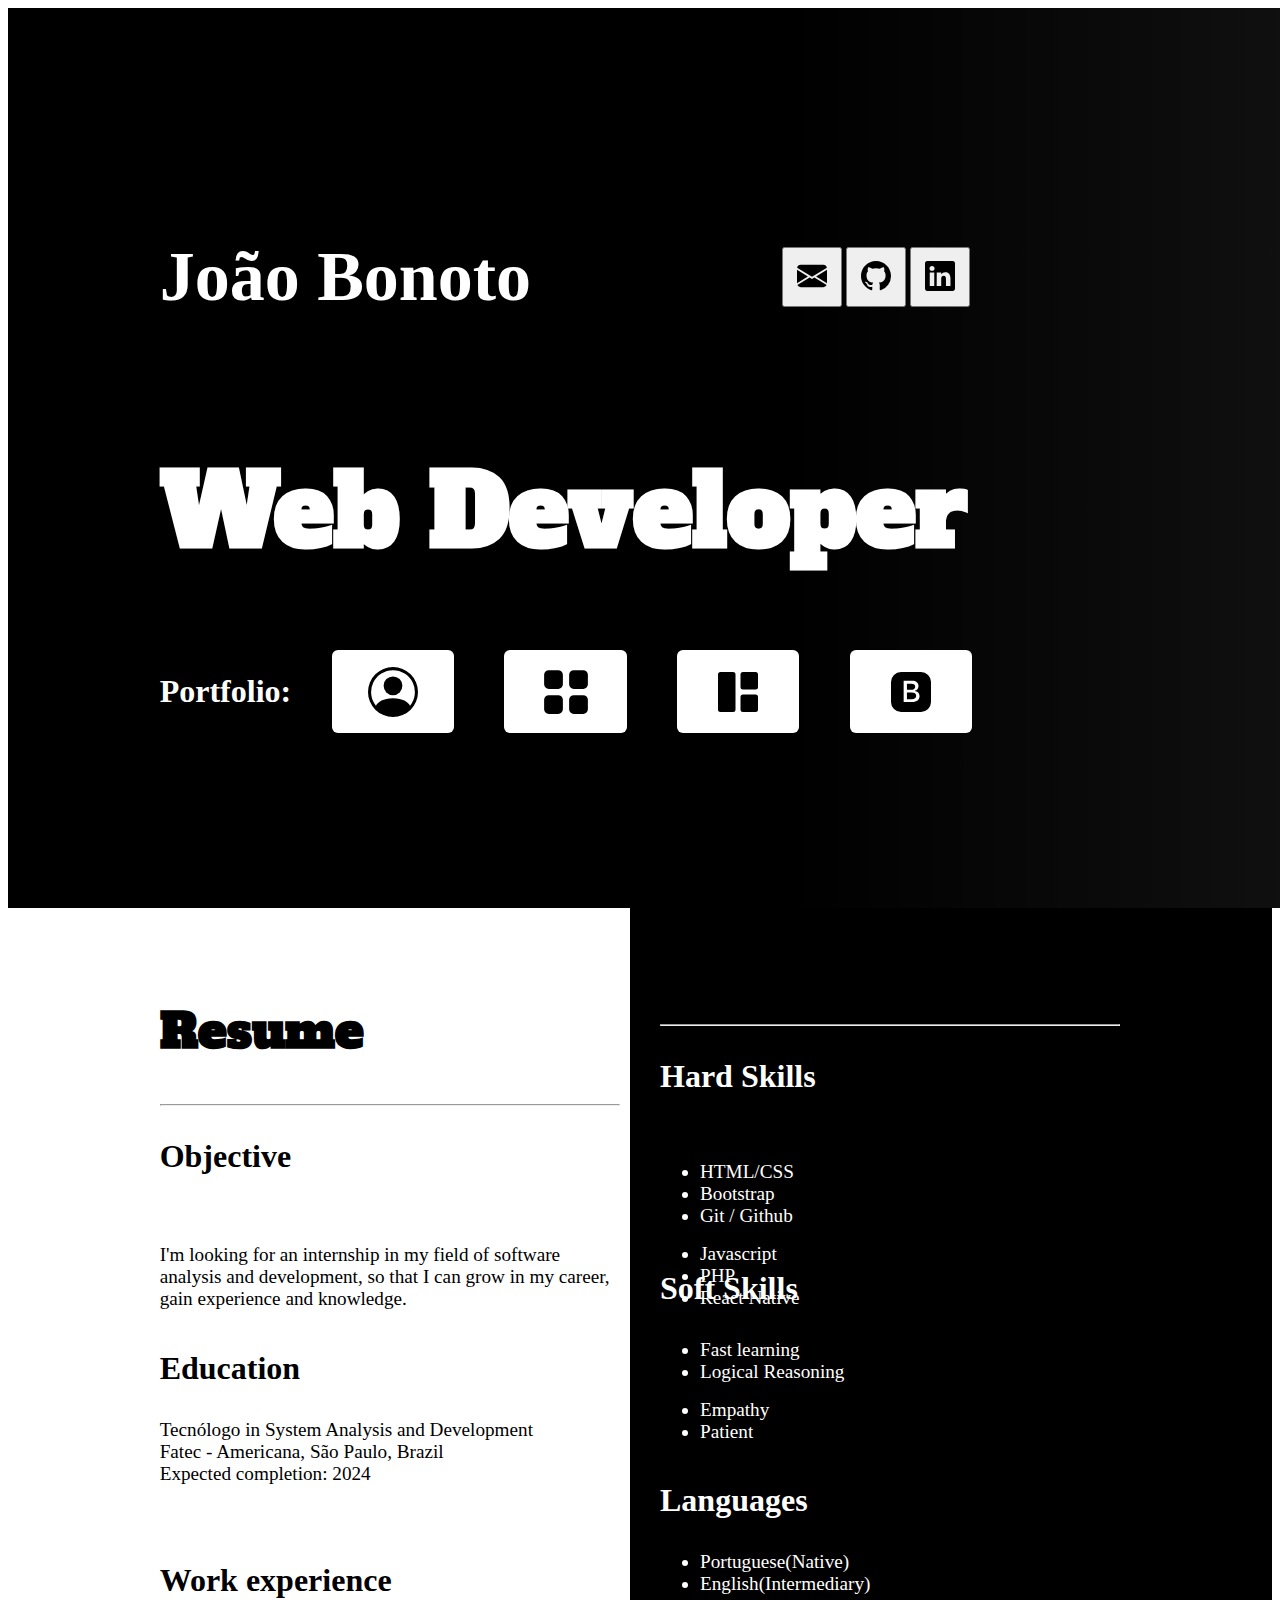
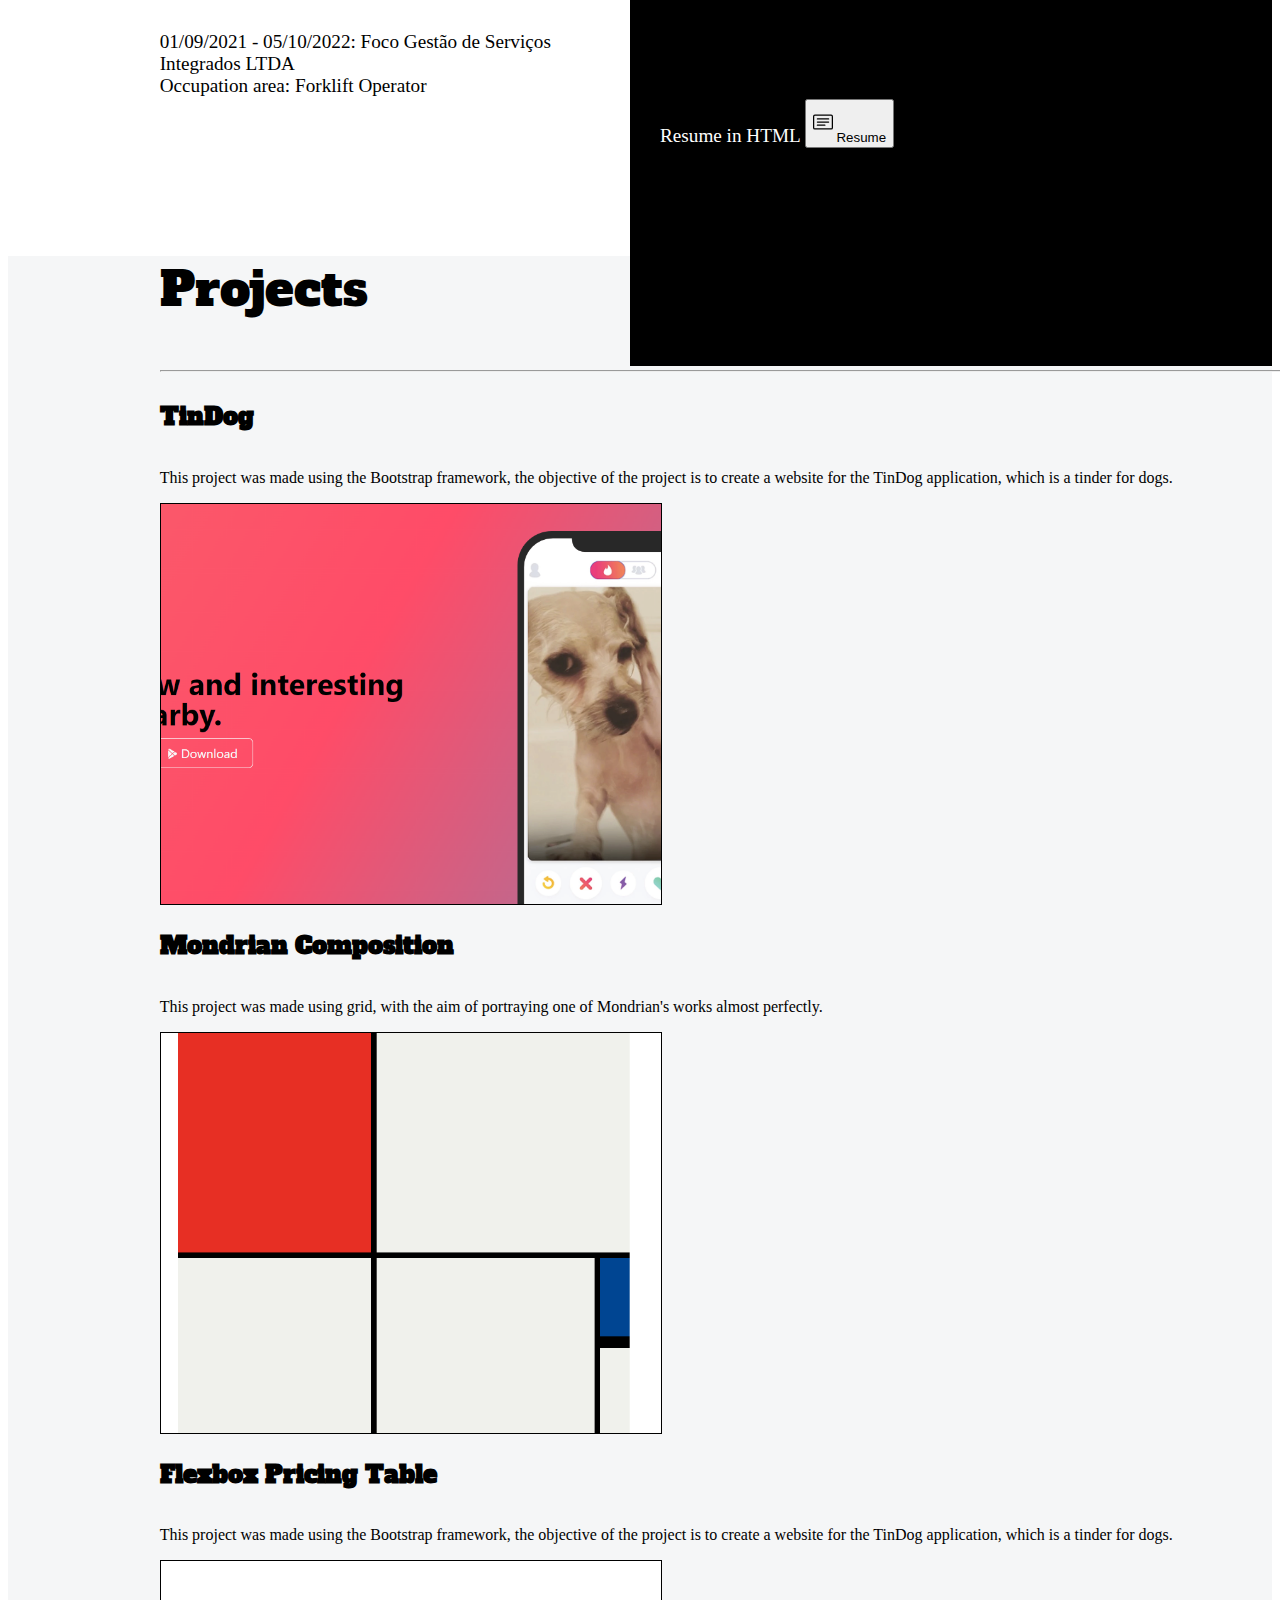
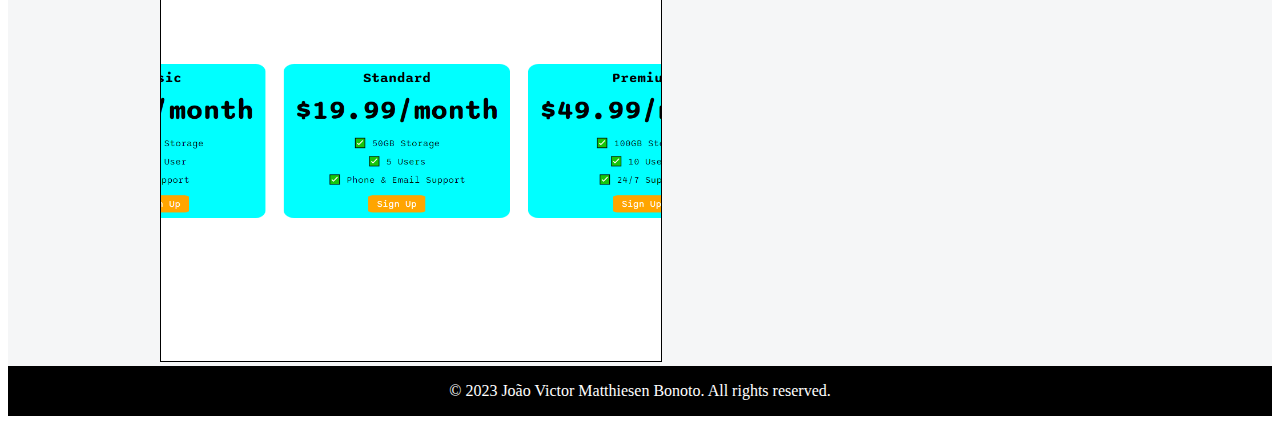
==== commit 00db2416: "Add files via upload" ====
--- a/index.html
+++ b/index.html
@@ -98,7 +98,7 @@
             <div class="row row-resume">
                 <h3>Objective</h3>
                 <br>
-                <p>Become a Web Developer and work in the area as a junior or intern, so I can improve as a programmer.</p>
+                <p>I'm looking for an internship in my field of software analysis and development, so that I can grow in my career, gain experience and knowledge.</p>
                 <br>
             </div>
             
@@ -125,13 +125,15 @@
                 <div class="col">
                     <ul>
                         <li>HTML/CSS</li>
-                        <li>Basic Python</li>
+                        <li>Bootstrap</li>
+                        <li>Git / Github</li>
                     </ul>
                 </div>
                 <div class="col">
                     <ul>
                         <li>Javascript</li>
-                        <li>Basic Flutter</li>
+                        <li>PHP</li>
+                        <li>React Native</li>
                     </ul>
                 </div>
             </div>
